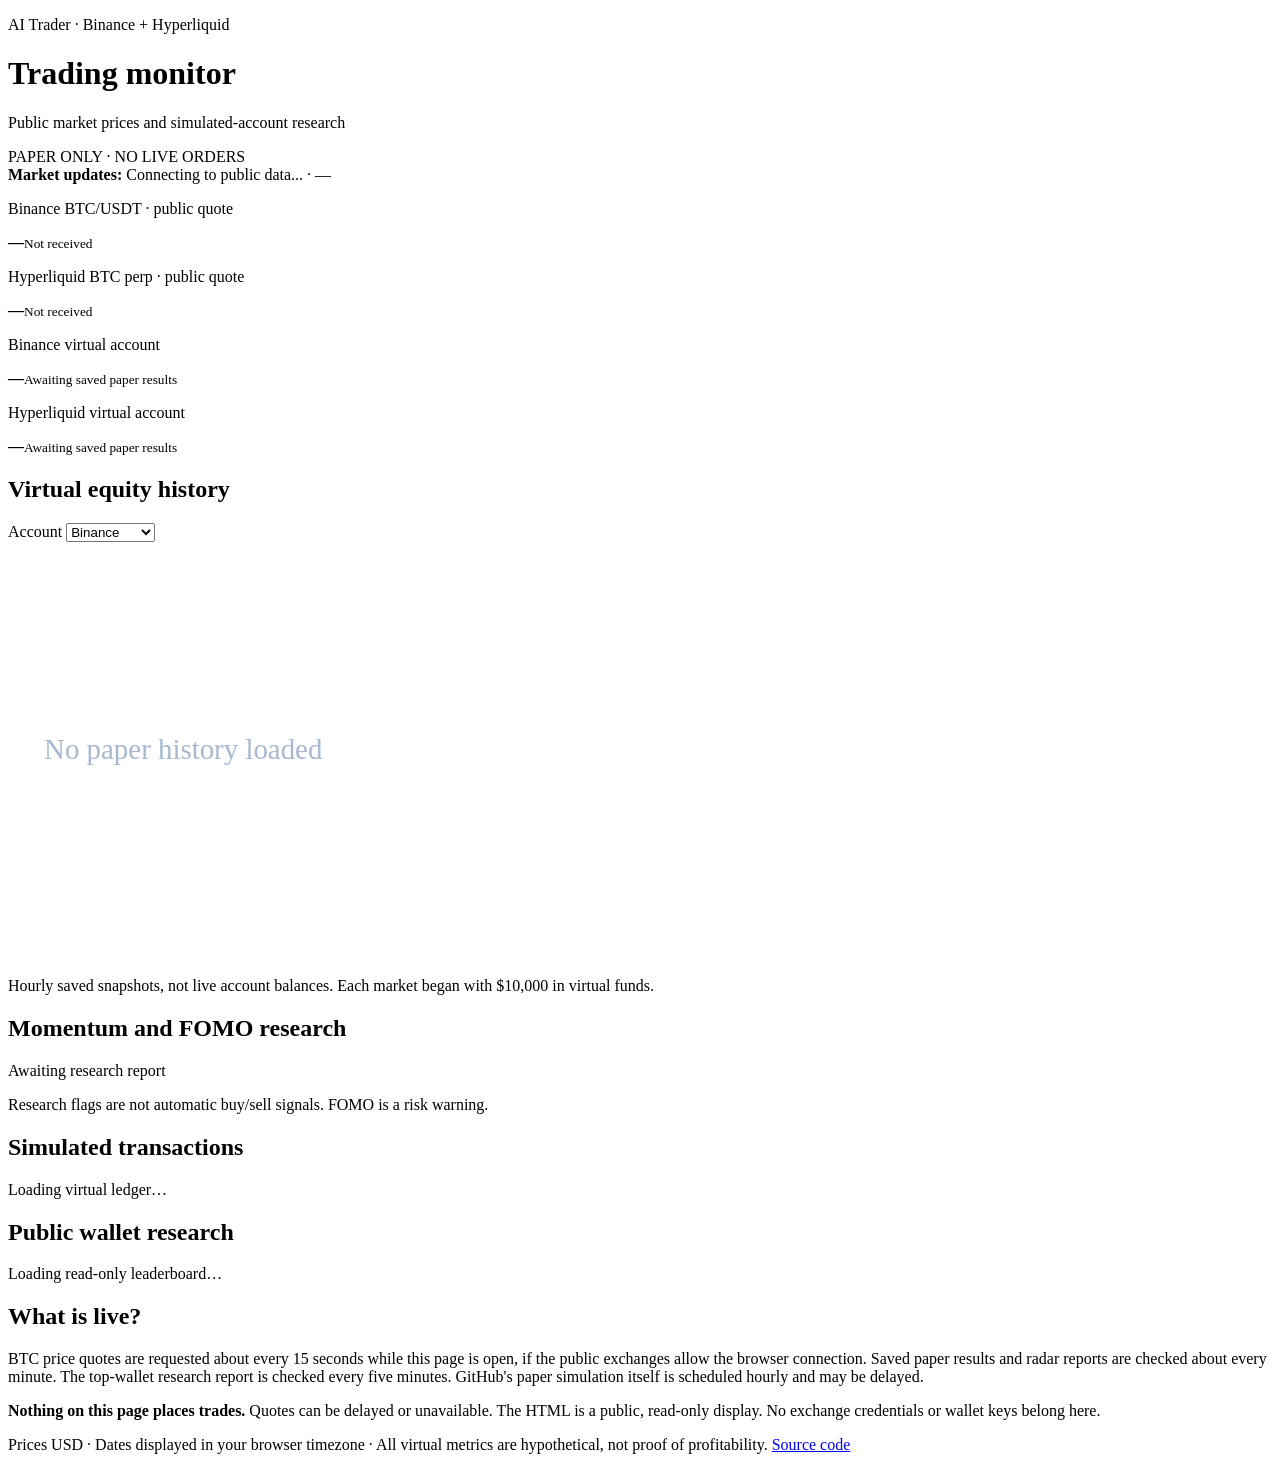
==== docs/index.html @ 362900b1 "Add public paper-only monitoring webpage" ====
<!doctype html>
<html lang="en">
<head>
<meta charset="utf-8">
<meta name="viewport" content="width=device-width, initial-scale=1">
<meta name="referrer" content="no-referrer">
<meta http-equiv="Content-Security-Policy" content="default-src 'none'; script-src 'self'; style-src 'self'; connect-src https://data-api.binance.vision https://api.hyperliquid.xyz https://raw.githubusercontent.com; img-src 'self' data:; base-uri 'none'; form-action 'none'; frame-ancestors 'none'">
<title>AI Trader | Virtual Trading Monitor</title>
<link rel="stylesheet" href="./style.css">
<script defer src="./dashboard.js"></script>
</head>
<body>
<main>
<header><div><p class="eyebrow">AI Trader · Binance + Hyperliquid</p><h1>Trading monitor</h1><p>Public market prices and simulated-account research</p></div><div class="tag">PAPER ONLY · NO LIVE ORDERS</div></header>
<section class="message" aria-live="polite"><b>Market updates:</b> <span id="market-status">Connecting to public data...</span> · <span id="clock">—</span></section>
<section class="cards">
<article><p>Binance BTC/USDT · public quote</p><strong id="binance-price">—</strong><small id="binance-age">Not received</small></article>
<article><p>Hyperliquid BTC perp · public quote</p><strong id="hyperliquid-price">—</strong><small id="hyperliquid-age">Not received</small></article>
<article><p>Binance virtual account</p><strong id="binance-equity">—</strong><small id="binance-meta">Awaiting saved paper results</small></article>
<article><p>Hyperliquid virtual account</p><strong id="hyperliquid-equity">—</strong><small id="hyperliquid-meta">Awaiting saved paper results</small></article>
</section>
<div class="columns">
<section class="panel">
<div class="between"><h2>Virtual equity history</h2><label for="market-select">Account <select id="market-select"><option value="binance">Binance</option><option value="hyperliquid">Hyperliquid</option></select></label></div>
<svg id="equity-chart" viewBox="0 0 700 230" role="img" aria-label="Virtual equity chart"><text x="20" y="120" fill="#a7b8d0">No paper history loaded</text></svg>
<p class="hint">Hourly saved snapshots, not live account balances. Each market began with $10,000 in virtual funds.</p>
</section>
<section class="panel">
<h2>Momentum and FOMO research</h2>
<div id="radar-status" class="hint">Awaiting research report</div>
<div id="radar-cards" class="list"></div>
<p class="hint">Research flags are not automatic buy/sell signals. FOMO is a risk warning.</p>
</section>
</div>
<div class="columns">
<section class="panel"><h2>Simulated transactions</h2><p id="trades-status" class="hint">Loading virtual ledger…</p><div id="trades-list" class="list"></div></section>
<section class="panel"><h2>Public wallet research</h2><p id="wallet-status" class="hint">Loading read-only leaderboard…</p><div id="wallets-list" class="list"></div></section>
</div>
<section class="panel"><h2>What is live?</h2><p>BTC price quotes are requested about every 15 seconds while this page is open, if the public exchanges allow the browser connection. Saved paper results and radar reports are checked about every minute. The top-wallet research report is checked every five minutes. GitHub's paper simulation itself is scheduled hourly and may be delayed.</p><p><b>Nothing on this page places trades.</b> Quotes can be delayed or unavailable. The HTML is a public, read-only display. No exchange credentials or wallet keys belong here.</p></section>
<footer>Prices USD · Dates displayed in your browser timezone · All virtual metrics are hypothetical, not proof of profitability. <a href="https://github.com/sjeyles2000-sudo/Ai-trading-bot">Source code</a></footer>
</main>
</body>
</html>
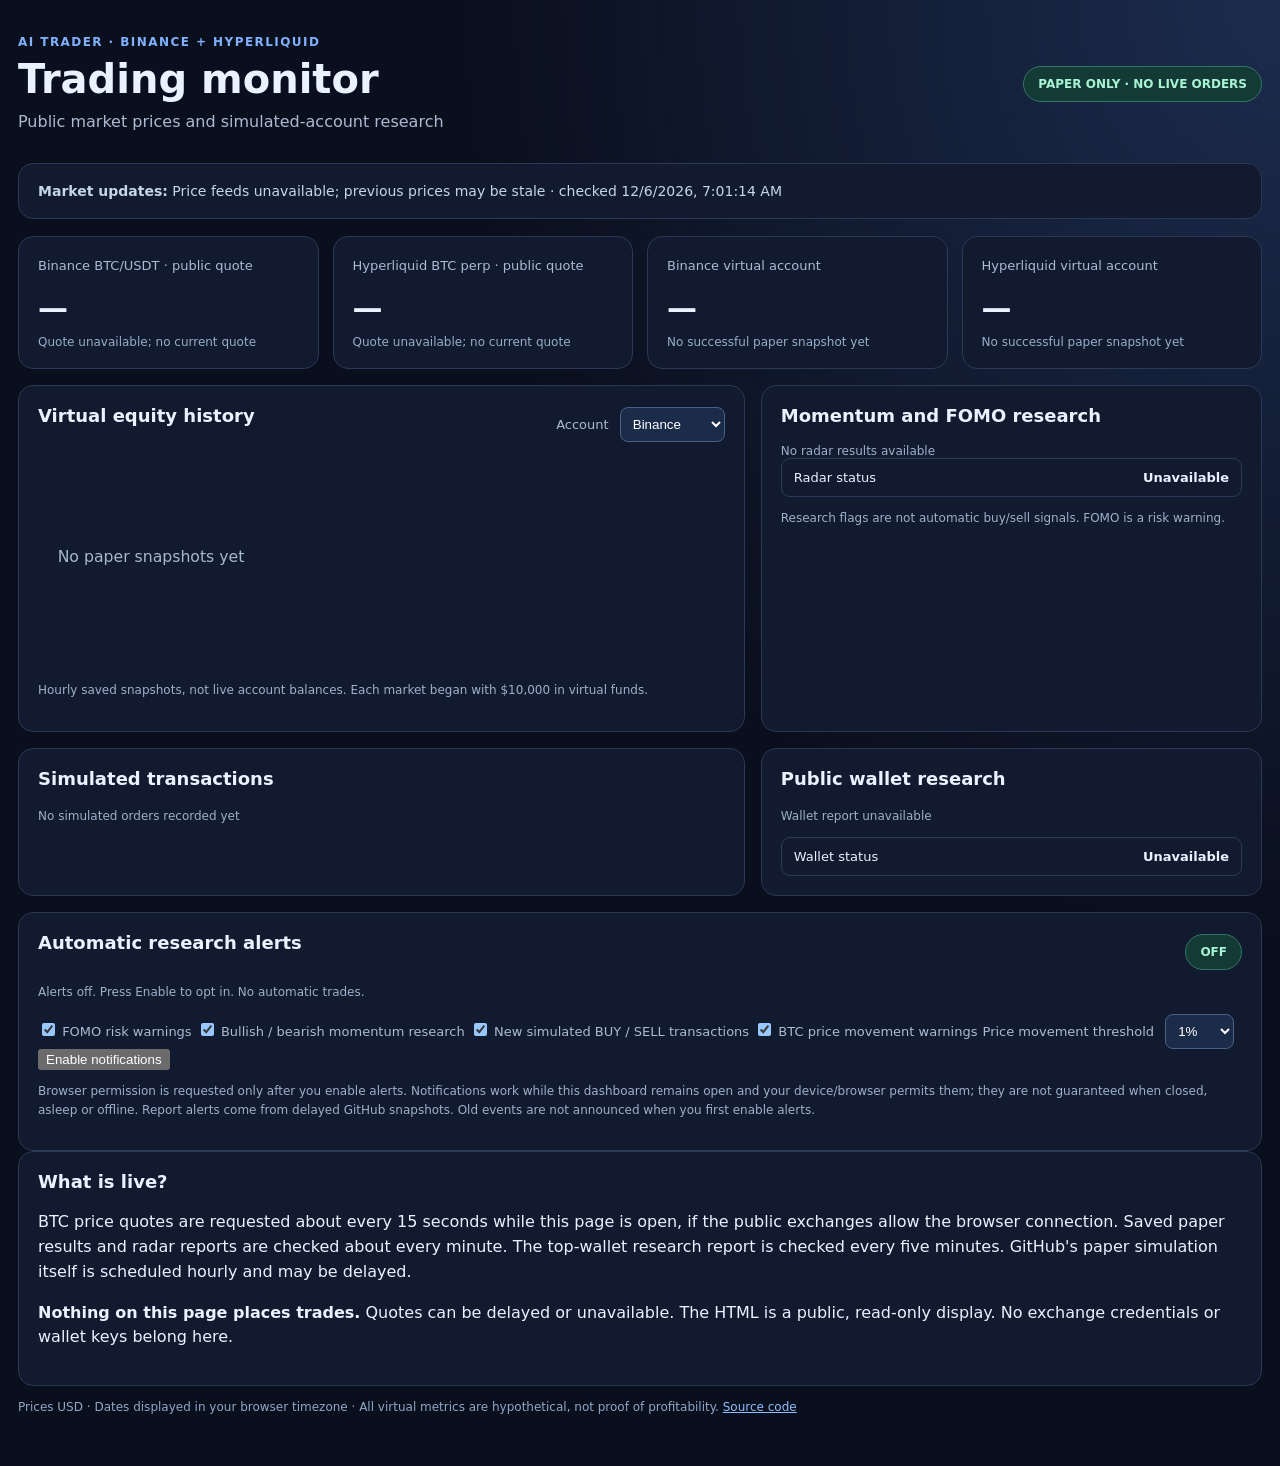
==== commit a176f2cf: "Add accessible opt-in browser alert panel and settings" ====
--- a/docs/index.html
+++ b/docs/index.html
@@ -8,6 +8,7 @@
 <title>AI Trader | Virtual Trading Monitor</title>
 <link rel="stylesheet" href="./style.css">
 <script defer src="./dashboard.js"></script>
+<script defer src="./alerts.js"></script>
 </head>
 <body>
 <main>
@@ -36,6 +37,21 @@
 <section class="panel"><h2>Simulated transactions</h2><p id="trades-status" class="hint">Loading virtual ledger…</p><div id="trades-list" class="list"></div></section>
 <section class="panel"><h2>Public wallet research</h2><p id="wallet-status" class="hint">Loading read-only leaderboard…</p><div id="wallets-list" class="list"></div></section>
 </div>
+<section class="panel" id="alerts-panel">
+<div class="between"><h2>Automatic research alerts</h2><span class="tag" id="alert-mode">OFF</span></div>
+<p class="hint" id="alert-status" role="status">Alerts off. Press Enable to opt in. No automatic trades.</p>
+<div class="alert-grid">
+<label><input type="checkbox" id="alert-fomo"> FOMO risk warnings</label>
+<label><input type="checkbox" id="alert-momentum"> Bullish / bearish momentum research</label>
+<label><input type="checkbox" id="alert-paper"> New simulated BUY / SELL transactions</label>
+<label><input type="checkbox" id="alert-price"> BTC price movement warnings</label>
+<label for="alert-threshold">Price movement threshold
+<select id="alert-threshold"><option value="0.5">0.5%</option><option value="1" selected>1%</option><option value="2">2%</option></select></label>
+</div>
+<button type="button" id="alerts-toggle">Enable notifications</button>
+<p class="hint">Browser permission is requested only after you enable alerts. Notifications work while this dashboard remains open and your device/browser permits them; they are not guaranteed when closed, asleep or offline. Report alerts come from delayed GitHub snapshots. Old events are not announced when you first enable alerts.</p>
+<div id="alert-log" class="list" aria-live="polite"></div>
+</section>
 <section class="panel"><h2>What is live?</h2><p>BTC price quotes are requested about every 15 seconds while this page is open, if the public exchanges allow the browser connection. Saved paper results and radar reports are checked about every minute. The top-wallet research report is checked every five minutes. GitHub's paper simulation itself is scheduled hourly and may be delayed.</p><p><b>Nothing on this page places trades.</b> Quotes can be delayed or unavailable. The HTML is a public, read-only display. No exchange credentials or wallet keys belong here.</p></section>
 <footer>Prices USD · Dates displayed in your browser timezone · All virtual metrics are hypothetical, not proof of profitability. <a href="https://github.com/sjeyles2000-sudo/Ai-trading-bot">Source code</a></footer>
 </main>
--- a/docs/style.css
+++ b/docs/style.css
@@ -0,0 +1 @@
+:root{color-scheme:dark;font-family:system-ui,-apple-system,Segoe UI,sans-serif;background:#0a0f1d;color:#eaf2ff}*{box-sizing:border-box}body{margin:0;background:radial-gradient(ellipse at top right,#1c2c4e 0,transparent 45%),#0a0f1d}main{max-width:1280px;margin:0 auto;padding:30px 18px 52px}header,.between{display:flex;gap:18px;align-items:center;justify-content:space-between;flex-wrap:wrap}header{padding-bottom:26px}h1{font-size:clamp(28px,4vw,40px);margin:4px 0 8px}h2{font-size:18px;margin:0 0 18px}p{line-height:1.55}.eyebrow{text-transform:uppercase;letter-spacing:.12em;color:#80b1ff;font-size:12px;font-weight:800}header p{margin:3px 0;color:#acbbd1}.tag{background:#133a34;border:1px solid #307865;border-radius:22px;color:#a9f3d5;font-size:12px;font-weight:800;padding:10px 14px}.message,.panel,.cards article{background:#111a2e;border:1px solid #2b3954;border-radius:15px;padding:19px}.message{margin-bottom:17px;color:#c5d5eb;font-size:14px}.cards{display:grid;grid-template-columns:repeat(4,minmax(0,1fr));gap:14px;margin-bottom:16px}.cards p{color:#aabbd6;font-size:13px;margin:0 0 13px}.cards strong{font-size:clamp(21px,2.6vw,30px);display:block;overflow-wrap:anywhere;font-variant-numeric:tabular-nums}.cards small{display:block;color:#97aeca;margin-top:10px;font-size:12px}.columns{display:grid;grid-template-columns:1.45fr 1fr;gap:16px;margin:16px 0}.panel{min-width:0}svg{display:block;width:100%;height:auto;min-height:140px}.hint{font-size:12px;color:#9eb0cb}.list{display:grid;gap:9px}.line{border:1px solid #2b3c5b;border-radius:9px;padding:11px 12px;display:flex;align-items:flex-start;justify-content:space-between;gap:12px;flex-wrap:wrap;font-size:13px}.line small{color:#a6b8d0}.line strong{font-variant-numeric:tabular-nums}.good{color:#6be6b3}.warning{color:#ffb875}.bad{color:#ff8996}label{font-size:13px;color:#aabbd6}select{margin-left:7px;padding:8px;background:#1b2c49;color:#fff;border:1px solid #486185;border-radius:8px}footer{padding-top:14px;color:#90a7c6;font-size:12px}a{color:#8dbeff}@media(max-width:950px){.cards{grid-template-columns:repeat(2,minmax(0,1fr))}.columns{grid-template-columns:1fr}}@media(max-width:450px){main{padding:18px 12px}.cards{gap:9px}.cards article,.panel{padding:13px}.cards strong{font-size:20px}}
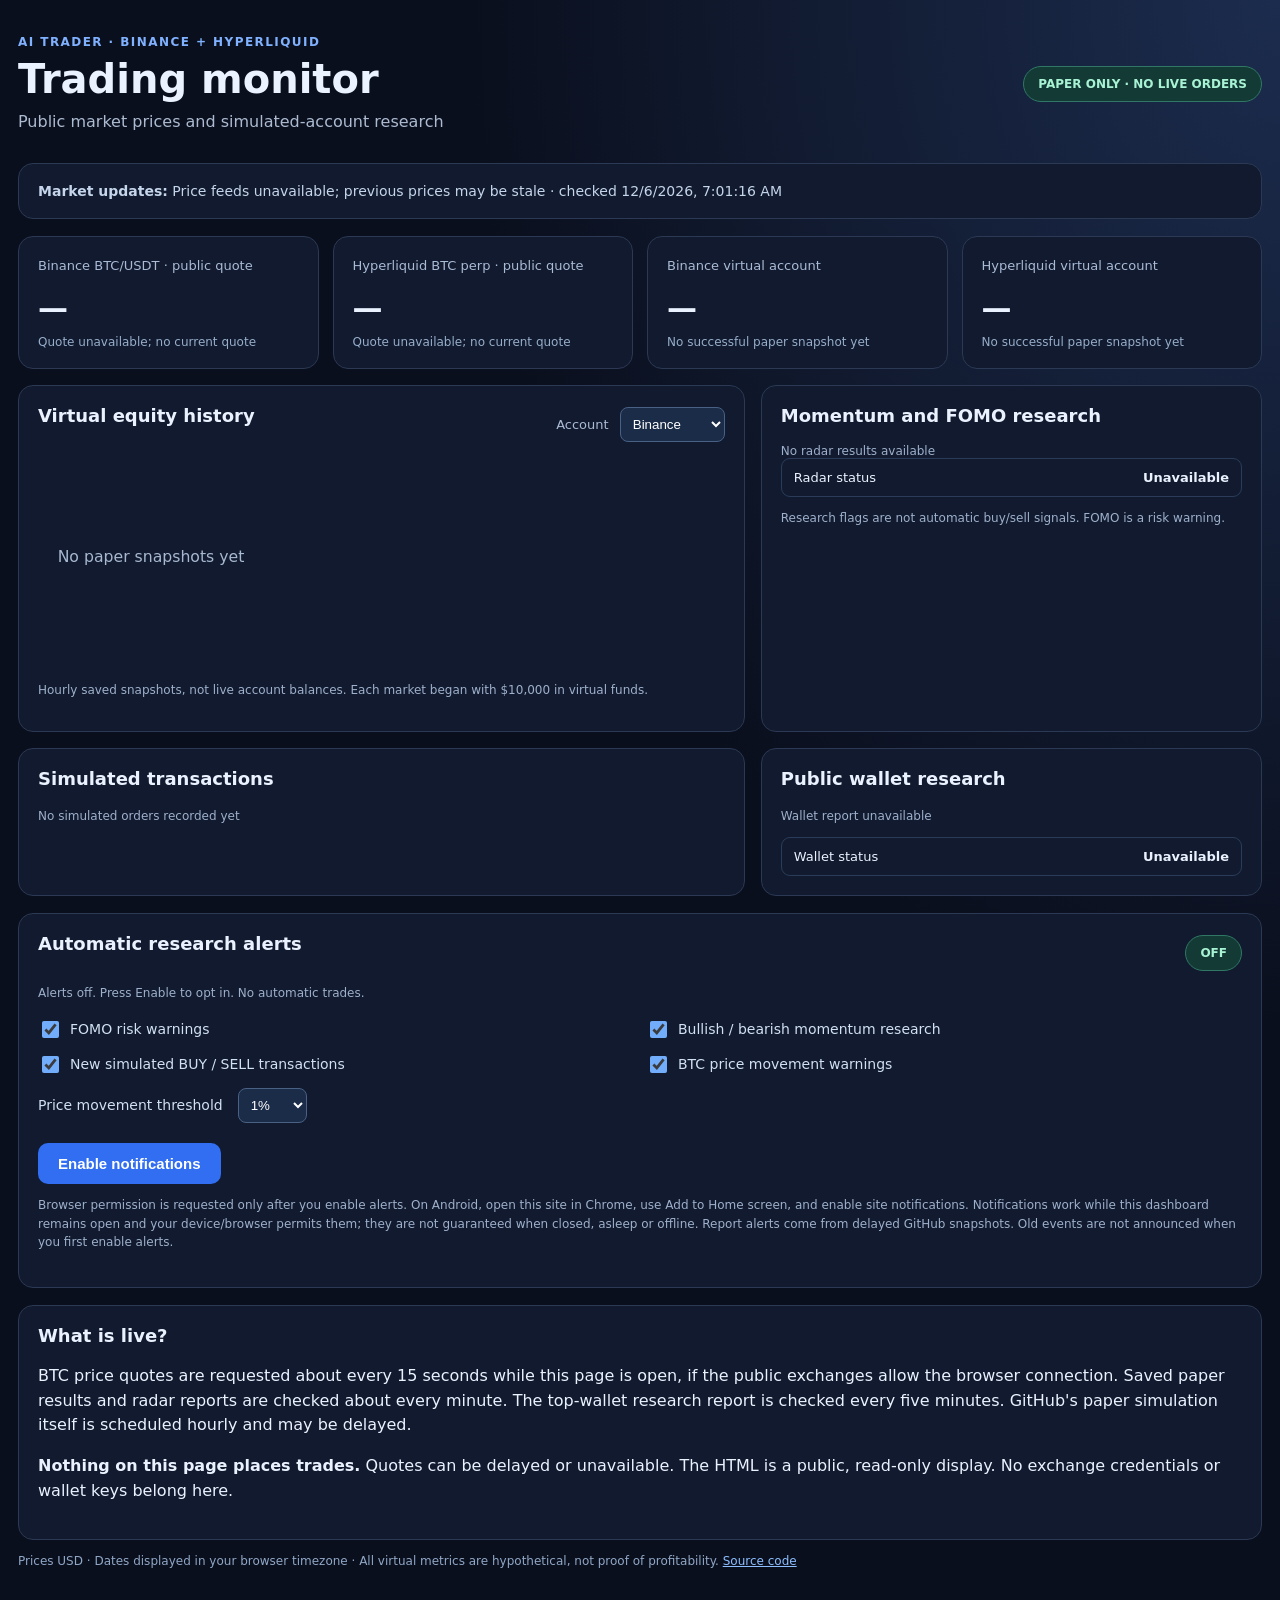
==== commit 62993c58: "Document Android notification setup and validate service worker" ====
--- a/docs/index.html
+++ b/docs/index.html
@@ -4,7 +4,7 @@
 <meta charset="utf-8">
 <meta name="viewport" content="width=device-width, initial-scale=1">
 <meta name="referrer" content="no-referrer">
-<meta http-equiv="Content-Security-Policy" content="default-src 'none'; script-src 'self'; style-src 'self'; connect-src https://data-api.binance.vision https://api.hyperliquid.xyz https://raw.githubusercontent.com; img-src 'self' data:; base-uri 'none'; form-action 'none'; frame-ancestors 'none'">
+<meta http-equiv="Content-Security-Policy" content="default-src 'none'; script-src 'self'; worker-src 'self'; style-src 'self'; connect-src https://data-api.binance.vision https://api.hyperliquid.xyz https://raw.githubusercontent.com; img-src 'self' data:; base-uri 'none'; form-action 'none'; frame-ancestors 'none'">
 <title>AI Trader | Virtual Trading Monitor</title>
 <link rel="stylesheet" href="./style.css">
 <script defer src="./dashboard.js"></script>
@@ -49,7 +49,7 @@
 <select id="alert-threshold"><option value="0.5">0.5%</option><option value="1" selected>1%</option><option value="2">2%</option></select></label>
 </div>
 <button type="button" id="alerts-toggle">Enable notifications</button>
-<p class="hint">Browser permission is requested only after you enable alerts. Notifications work while this dashboard remains open and your device/browser permits them; they are not guaranteed when closed, asleep or offline. Report alerts come from delayed GitHub snapshots. Old events are not announced when you first enable alerts.</p>
+<p class="hint">Browser permission is requested only after you enable alerts. On Android, open this site in Chrome, use Add to Home screen, and enable site notifications. Notifications work while this dashboard remains open and your device/browser permits them; they are not guaranteed when closed, asleep or offline. Report alerts come from delayed GitHub snapshots. Old events are not announced when you first enable alerts.</p>
 <div id="alert-log" class="list" aria-live="polite"></div>
 </section>
 <section class="panel"><h2>What is live?</h2><p>BTC price quotes are requested about every 15 seconds while this page is open, if the public exchanges allow the browser connection. Saved paper results and radar reports are checked about every minute. The top-wallet research report is checked every five minutes. GitHub's paper simulation itself is scheduled hourly and may be delayed.</p><p><b>Nothing on this page places trades.</b> Quotes can be delayed or unavailable. The HTML is a public, read-only display. No exchange credentials or wallet keys belong here.</p></section>
--- a/docs/style.css
+++ b/docs/style.css
@@ -1 +1,9 @@
-:root{color-scheme:dark;font-family:system-ui,-apple-system,Segoe UI,sans-serif;background:#0a0f1d;color:#eaf2ff}*{box-sizing:border-box}body{margin:0;background:radial-gradient(ellipse at top right,#1c2c4e 0,transparent 45%),#0a0f1d}main{max-width:1280px;margin:0 auto;padding:30px 18px 52px}header,.between{display:flex;gap:18px;align-items:center;justify-content:space-between;flex-wrap:wrap}header{padding-bottom:26px}h1{font-size:clamp(28px,4vw,40px);margin:4px 0 8px}h2{font-size:18px;margin:0 0 18px}p{line-height:1.55}.eyebrow{text-transform:uppercase;letter-spacing:.12em;color:#80b1ff;font-size:12px;font-weight:800}header p{margin:3px 0;color:#acbbd1}.tag{background:#133a34;border:1px solid #307865;border-radius:22px;color:#a9f3d5;font-size:12px;font-weight:800;padding:10px 14px}.message,.panel,.cards article{background:#111a2e;border:1px solid #2b3954;border-radius:15px;padding:19px}.message{margin-bottom:17px;color:#c5d5eb;font-size:14px}.cards{display:grid;grid-template-columns:repeat(4,minmax(0,1fr));gap:14px;margin-bottom:16px}.cards p{color:#aabbd6;font-size:13px;margin:0 0 13px}.cards strong{font-size:clamp(21px,2.6vw,30px);display:block;overflow-wrap:anywhere;font-variant-numeric:tabular-nums}.cards small{display:block;color:#97aeca;margin-top:10px;font-size:12px}.columns{display:grid;grid-template-columns:1.45fr 1fr;gap:16px;margin:16px 0}.panel{min-width:0}svg{display:block;width:100%;height:auto;min-height:140px}.hint{font-size:12px;color:#9eb0cb}.list{display:grid;gap:9px}.line{border:1px solid #2b3c5b;border-radius:9px;padding:11px 12px;display:flex;align-items:flex-start;justify-content:space-between;gap:12px;flex-wrap:wrap;font-size:13px}.line small{color:#a6b8d0}.line strong{font-variant-numeric:tabular-nums}.good{color:#6be6b3}.warning{color:#ffb875}.bad{color:#ff8996}label{font-size:13px;color:#aabbd6}select{margin-left:7px;padding:8px;background:#1b2c49;color:#fff;border:1px solid #486185;border-radius:8px}footer{padding-top:14px;color:#90a7c6;font-size:12px}a{color:#8dbeff}@media(max-width:950px){.cards{grid-template-columns:repeat(2,minmax(0,1fr))}.columns{grid-template-columns:1fr}}@media(max-width:450px){main{padding:18px 12px}.cards{gap:9px}.cards article,.panel{padding:13px}.cards strong{font-size:20px}}+:root{color-scheme:dark;font-family:system-ui,-apple-system,Segoe UI,sans-serif;background:#0a0f1d;color:#eaf2ff}*{box-sizing:border-box}body{margin:0;background:radial-gradient(ellipse at top right,#1c2c4e 0,transparent 45%),#0a0f1d}main{max-width:1280px;margin:0 auto;padding:30px 18px 52px}header,.between{display:flex;gap:18px;align-items:center;justify-content:space-between;flex-wrap:wrap}header{padding-bottom:26px}h1{font-size:clamp(28px,4vw,40px);margin:4px 0 8px}h2{font-size:18px;margin:0 0 18px}p{line-height:1.55}.eyebrow{text-transform:uppercase;letter-spacing:.12em;color:#80b1ff;font-size:12px;font-weight:800}header p{margin:3px 0;color:#acbbd1}.tag{background:#133a34;border:1px solid #307865;border-radius:22px;color:#a9f3d5;font-size:12px;font-weight:800;padding:10px 14px}.message,.panel,.cards article{background:#111a2e;border:1px solid #2b3954;border-radius:15px;padding:19px}.message{margin-bottom:17px;color:#c5d5eb;font-size:14px}.cards{display:grid;grid-template-columns:repeat(4,minmax(0,1fr));gap:14px;margin-bottom:16px}.cards p{color:#aabbd6;font-size:13px;margin:0 0 13px}.cards strong{font-size:clamp(21px,2.6vw,30px);display:block;overflow-wrap:anywhere;font-variant-numeric:tabular-nums}.cards small{display:block;color:#97aeca;margin-top:10px;font-size:12px}.columns{display:grid;grid-template-columns:1.45fr 1fr;gap:16px;margin:16px 0}.panel{min-width:0}svg{display:block;width:100%;height:auto;min-height:140px}.hint{font-size:12px;color:#9eb0cb}.list{display:grid;gap:9px}.line{border:1px solid #2b3c5b;border-radius:9px;padding:11px 12px;display:flex;align-items:flex-start;justify-content:space-between;gap:12px;flex-wrap:wrap;font-size:13px}.line small{color:#a6b8d0}.line strong{font-variant-numeric:tabular-nums}.good{color:#6be6b3}.warning{color:#ffb875}.bad{color:#ff8996}label{font-size:13px;color:#aabbd6}select{margin-left:7px;padding:8px;background:#1b2c49;color:#fff;border:1px solid #486185;border-radius:8px}footer{padding-top:14px;color:#90a7c6;font-size:12px}a{color:#8dbeff}@media(max-width:950px){.cards{grid-template-columns:repeat(2,minmax(0,1fr))}.columns{grid-template-columns:1fr}}@media(max-width:450px){main{padding:18px 12px}.cards{gap:9px}.cards article,.panel{padding:13px}.cards strong{font-size:20px}}
+#alerts-panel{margin:17px 0}
+.alert-grid{display:grid;grid-template-columns:repeat(2,minmax(0,1fr));gap:12px;margin:15px 0 20px}
+.alert-grid label{font-size:14px;color:#d1e0f2;line-height:1.6;display:flex;align-items:center;gap:8px;flex-wrap:wrap}
+.alert-grid input{width:17px;height:17px;accent-color:#72adfb}
+#alerts-toggle{background:#316ef1;color:white;border:0;border-radius:10px;font-size:15px;font-weight:700;padding:12px 20px;cursor:pointer}
+#alerts-toggle:focus-visible{outline:3px solid #c7e6ff;outline-offset:4px}
+#alert-log{margin-top:16px}
+@media(max-width:700px){.alert-grid{grid-template-columns:1fr}}
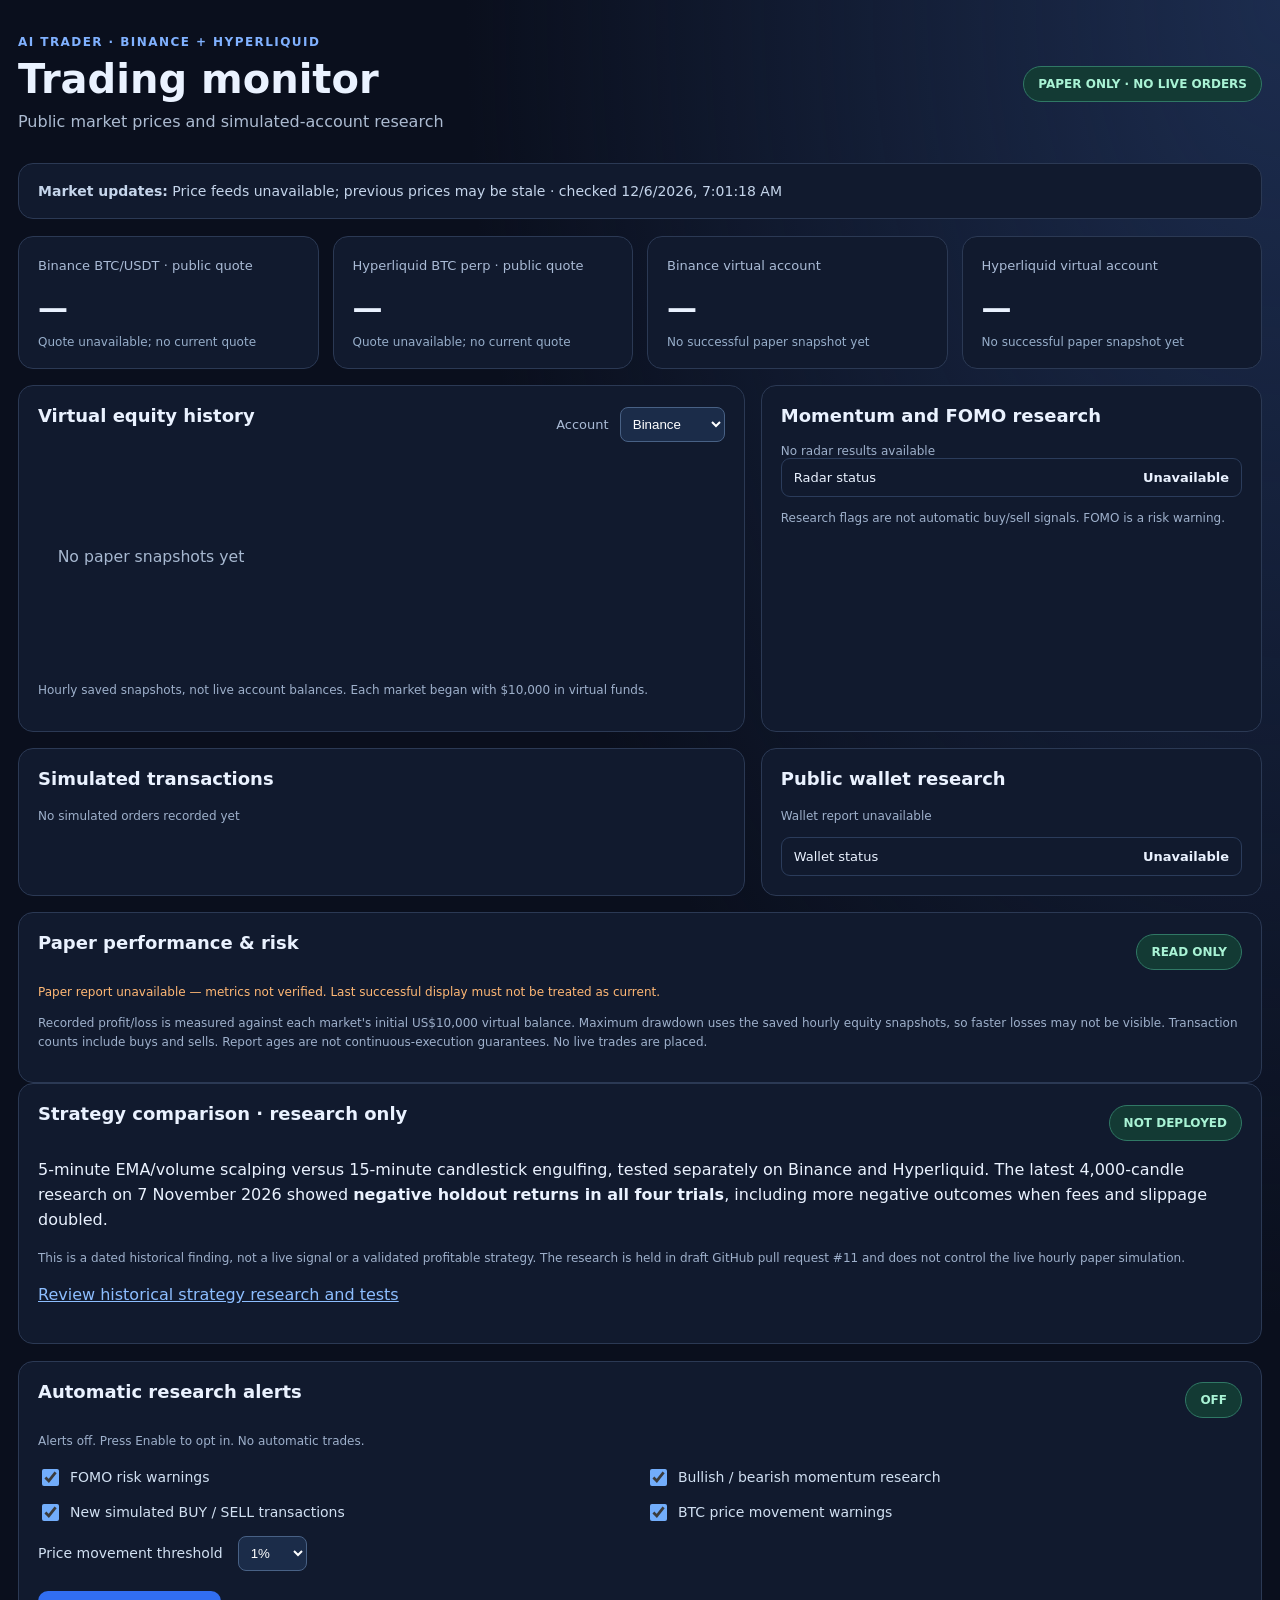
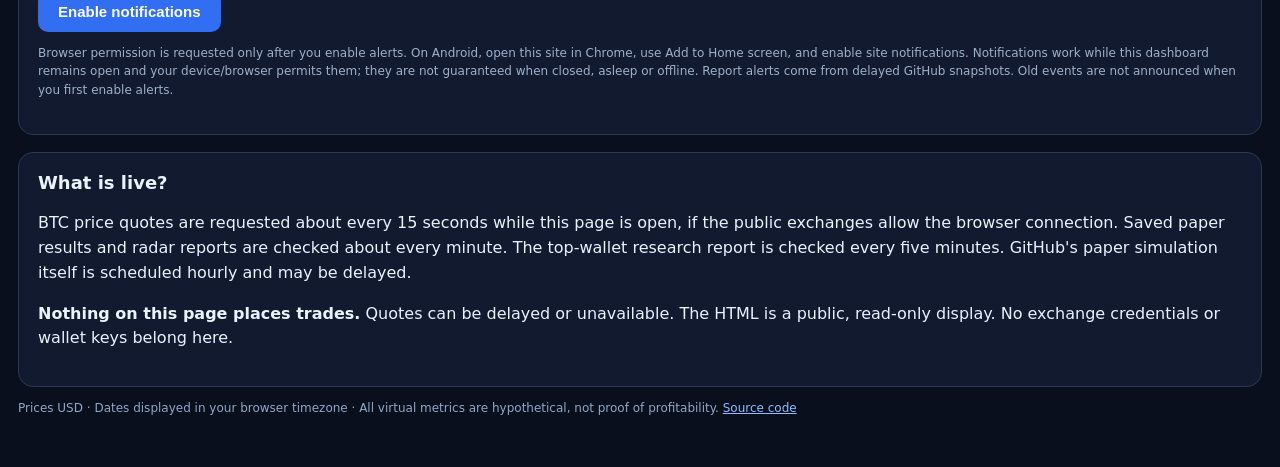
==== commit 417e6661: "Add visible paper-account risk panel and dated strategy research context" ====
--- a/docs/index.html
+++ b/docs/index.html
@@ -8,6 +8,7 @@
 <title>AI Trader | Virtual Trading Monitor</title>
 <link rel="stylesheet" href="./style.css">
 <script defer src="./dashboard.js"></script>
+<script defer src="./performance.js"></script>
 <script defer src="./alerts.js"></script>
 </head>
 <body>
@@ -37,6 +38,18 @@
 <section class="panel"><h2>Simulated transactions</h2><p id="trades-status" class="hint">Loading virtual ledger…</p><div id="trades-list" class="list"></div></section>
 <section class="panel"><h2>Public wallet research</h2><p id="wallet-status" class="hint">Loading read-only leaderboard…</p><div id="wallets-list" class="list"></div></section>
 </div>
+<section class="panel" id="performance-panel">
+<div class="between"><h2>Paper performance &amp; risk</h2><span class="tag">READ ONLY</span></div>
+<p class="hint" id="performance-status" role="status">Checking saved virtual history…</p>
+<div id="performance-list" class="performance-grid" aria-live="polite"></div>
+<p class="hint">Recorded profit/loss is measured against each market's initial US$10,000 virtual balance. Maximum drawdown uses the saved hourly equity snapshots, so faster losses may not be visible. Transaction counts include buys and sells. Report ages are not continuous-execution guarantees. No live trades are placed.</p>
+</section>
+<section class="panel" id="strategy-panel">
+<div class="between"><h2>Strategy comparison · research only</h2><span class="tag">NOT DEPLOYED</span></div>
+<p>5-minute EMA/volume scalping versus 15-minute candlestick engulfing, tested separately on Binance and Hyperliquid. The latest 4,000-candle research on 7 November 2026 showed <strong>negative holdout returns in all four trials</strong>, including more negative outcomes when fees and slippage doubled.</p>
+<p class="hint">This is a dated historical finding, not a live signal or a validated profitable strategy. The research is held in draft GitHub pull request #11 and does not control the live hourly paper simulation.</p>
+<p><a id="strategy-lab-link" href="https://github.com/sjeyles2000-sudo/Ai-trading-bot/pull/11" target="_blank" rel="noopener noreferrer">Review historical strategy research and tests</a></p>
+</section>
 <section class="panel" id="alerts-panel">
 <div class="between"><h2>Automatic research alerts</h2><span class="tag" id="alert-mode">OFF</span></div>
 <p class="hint" id="alert-status" role="status">Alerts off. Press Enable to opt in. No automatic trades.</p>
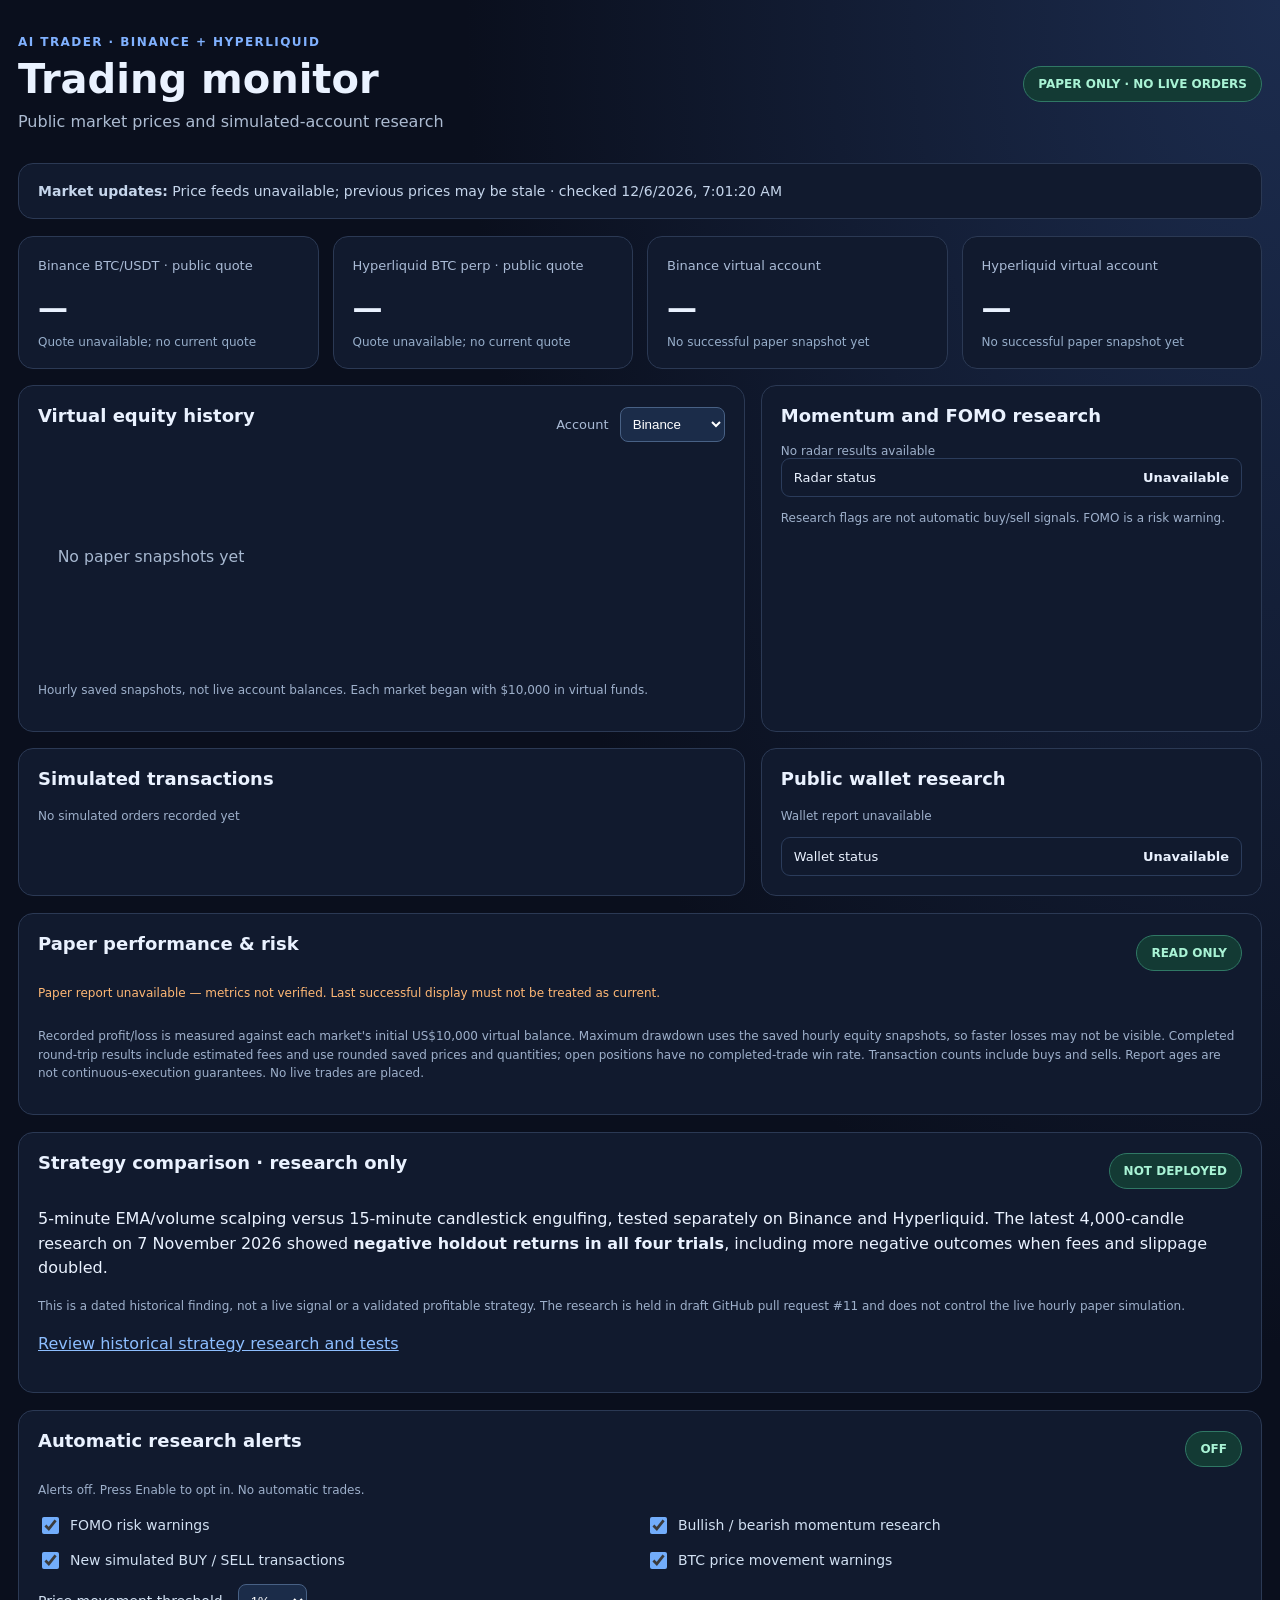
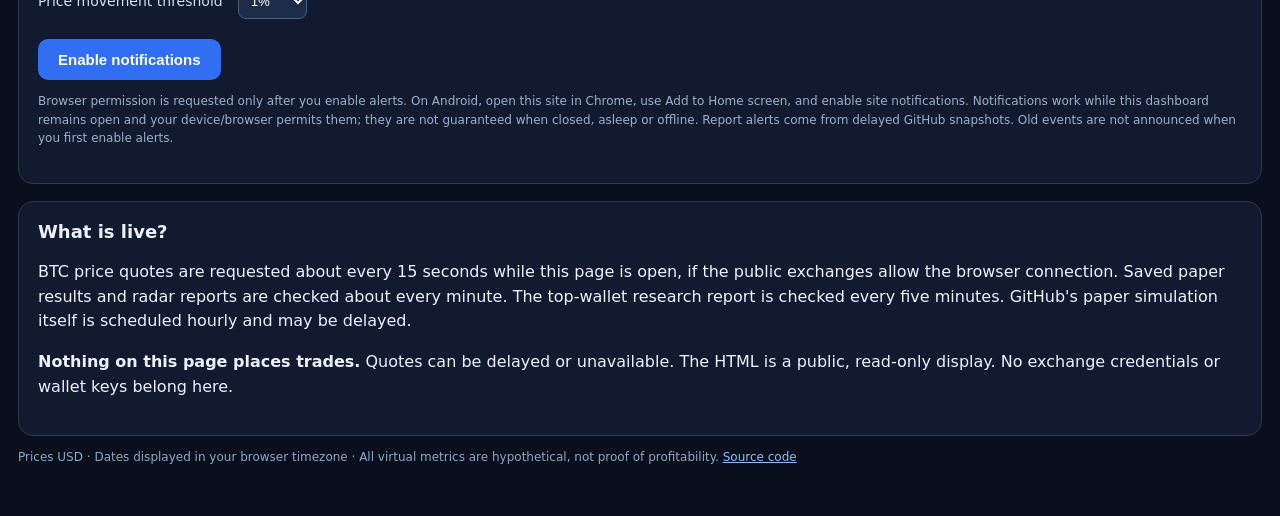
==== commit 95fe7311: "Show validated completed trade P&L, fees and win rate in paper dashboard" ====
--- a/docs/index.html
+++ b/docs/index.html
@@ -8,6 +8,7 @@
 <title>AI Trader | Virtual Trading Monitor</title>
 <link rel="stylesheet" href="./style.css">
 <script defer src="./dashboard.js"></script>
+<script defer src="./trade-metrics.js"></script>
 <script defer src="./performance.js"></script>
 <script defer src="./alerts.js"></script>
 </head>
@@ -42,7 +43,7 @@
 <div class="between"><h2>Paper performance &amp; risk</h2><span class="tag">READ ONLY</span></div>
 <p class="hint" id="performance-status" role="status">Checking saved virtual history…</p>
 <div id="performance-list" class="performance-grid" aria-live="polite"></div>
-<p class="hint">Recorded profit/loss is measured against each market's initial US$10,000 virtual balance. Maximum drawdown uses the saved hourly equity snapshots, so faster losses may not be visible. Transaction counts include buys and sells. Report ages are not continuous-execution guarantees. No live trades are placed.</p>
+<p class="hint">Recorded profit/loss is measured against each market's initial US$10,000 virtual balance. Maximum drawdown uses the saved hourly equity snapshots, so faster losses may not be visible. Completed round-trip results include estimated fees and use rounded saved prices and quantities; open positions have no completed-trade win rate. Transaction counts include buys and sells. Report ages are not continuous-execution guarantees. No live trades are placed.</p>
 </section>
 <section class="panel" id="strategy-panel">
 <div class="between"><h2>Strategy comparison · research only</h2><span class="tag">NOT DEPLOYED</span></div>
--- a/docs/style.css
+++ b/docs/style.css
@@ -7,3 +7,10 @@
 #alerts-toggle:focus-visible{outline:3px solid #c7e6ff;outline-offset:4px}
 #alert-log{margin-top:16px}
 @media(max-width:700px){.alert-grid{grid-template-columns:1fr}}
+
+/* Read-only performance and strategy health panels */
+#performance-panel,#strategy-panel{margin:17px 0}
+.performance-grid{display:grid;grid-template-columns:repeat(2,minmax(0,1fr));gap:9px}
+.performance-grid .line{align-items:center}
+.performance-grid .line strong{text-align:right}
+@media(max-width:700px){.performance-grid{grid-template-columns:1fr}}
